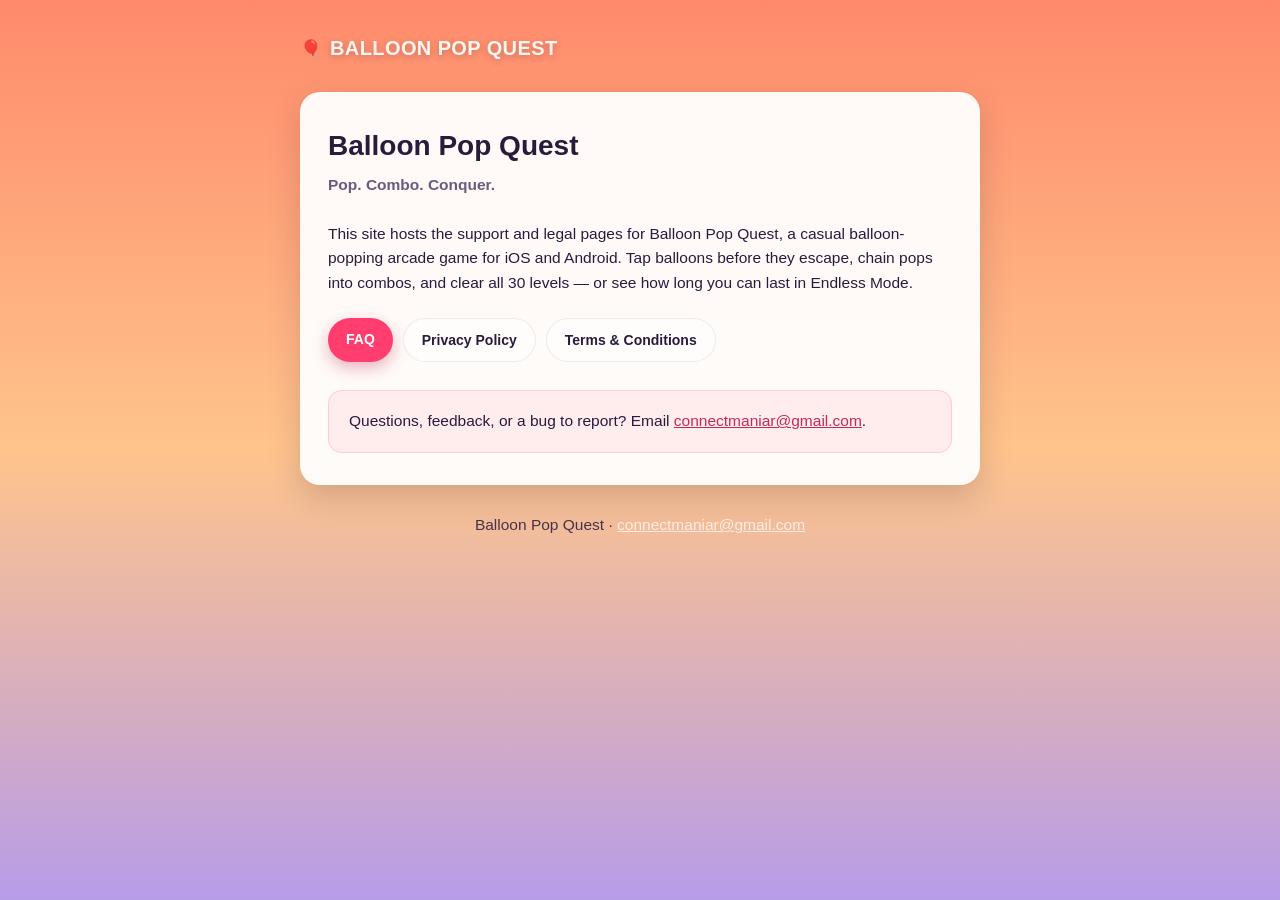
==== index.html @ 2f2984cd "Add privacy policy, terms, and FAQ pages" ====
<!doctype html>
<html lang="en">
<head>
  <meta charset="utf-8" />
  <meta name="viewport" content="width=device-width, initial-scale=1" />
  <title>Balloon Pop Quest</title>
  <meta name="description" content="Support and legal pages for Balloon Pop Quest — Privacy Policy, Terms &amp; Conditions, and FAQ." />
  <link rel="stylesheet" href="styles.css" />
</head>
<body>
  <div class="wrap">
    <header class="site">
      <a class="brand" href="./">
        <span class="balloon">🎈</span>
        <h1>BALLOON POP QUEST</h1>
      </a>
    </header>

    <main class="card">
      <h1>Balloon Pop Quest</h1>
      <p class="tagline">Pop. Combo. Conquer.</p>

      <p>
        This site hosts the support and legal pages for Balloon Pop Quest, a
        casual balloon-popping arcade game for iOS and Android. Tap balloons
        before they escape, chain pops into combos, and clear all 30 levels —
        or see how long you can last in Endless Mode.
      </p>

      <div class="pill-links">
        <a class="pill" href="faq.html">FAQ</a>
        <a class="pill secondary" href="privacy-policy.html">Privacy Policy</a>
        <a class="pill secondary" href="terms.html">Terms &amp; Conditions</a>
      </div>

      <div class="contact-box">
        <p>
          Questions, feedback, or a bug to report? Email
          <a href="mailto:connectmaniar@gmail.com">connectmaniar@gmail.com</a>.
        </p>
      </div>
    </main>

    <footer class="site">
      <p>Balloon Pop Quest · <a href="mailto:connectmaniar@gmail.com">connectmaniar@gmail.com</a></p>
    </footer>
  </div>
</body>
</html>
---- styles.css ----
/* Balloon Pop Quest — shared site styles.
   Palette matches the app's sunset/candy theme (src/theme/palette.ts). */

:root {
  --sky-top: #ff8a6b;
  --sky-mid: #ffc48c;
  --sky-bottom: #b79ce8;
  --accent: #ff3d6e;
  --accent-deep: #c42b53;
  --ink: #2a1b3d;
  --ink-muted: #6b5b7e;
  --surface: rgba(255, 255, 255, 0.94);
  --surface-border: rgba(42, 27, 61, 0.08);
}

* {
  box-sizing: border-box;
}

body {
  margin: 0;
  min-height: 100vh;
  font-family: -apple-system, BlinkMacSystemFont, "Segoe UI", Roboto, Helvetica, Arial, sans-serif;
  color: var(--ink);
  background: linear-gradient(180deg, var(--sky-top) 0%, var(--sky-mid) 50%, var(--sky-bottom) 100%);
  background-attachment: fixed;
  line-height: 1.6;
}

.wrap {
  max-width: 720px;
  margin: 0 auto;
  padding: 32px 20px 64px;
}

header.site {
  display: flex;
  align-items: center;
  justify-content: space-between;
  gap: 12px;
  margin-bottom: 28px;
}

.brand {
  display: flex;
  align-items: baseline;
  gap: 8px;
  text-decoration: none;
  color: #fff6f0;
}

.brand .balloon {
  font-size: 1.1em;
}

.brand h1 {
  font-size: 20px;
  font-weight: 800;
  letter-spacing: 0.4px;
  margin: 0;
  color: #fff6f0;
  text-shadow: 0 2px 6px rgba(42, 27, 61, 0.25);
}

nav.crumbs a {
  color: #fff6f0;
  font-weight: 700;
  font-size: 13px;
  letter-spacing: 0.4px;
  text-decoration: none;
  opacity: 0.9;
}

nav.crumbs a:hover {
  text-decoration: underline;
}

main.card {
  background: var(--surface);
  border-radius: 20px;
  padding: 32px 28px;
  box-shadow: 0 12px 32px rgba(42, 27, 61, 0.18);
}

main.card h1 {
  font-size: 28px;
  font-weight: 900;
  margin: 0 0 4px;
  color: var(--ink);
}

.tagline {
  color: var(--ink-muted);
  font-weight: 600;
  margin: 0 0 24px;
}

.meta {
  font-size: 13px;
  color: var(--ink-muted);
  margin-bottom: 24px;
}

h2 {
  font-size: 18px;
  font-weight: 800;
  margin: 28px 0 10px;
  color: var(--ink);
}

h2:first-of-type {
  margin-top: 8px;
}

p, li {
  font-size: 15.5px;
  color: var(--ink);
}

ul {
  padding-left: 22px;
}

a {
  color: var(--accent-deep);
}

a:hover {
  color: var(--accent);
}

.pill-links {
  display: flex;
  flex-wrap: wrap;
  gap: 10px;
  margin: 22px 0 4px;
}

.pill {
  display: inline-block;
  padding: 10px 18px;
  border-radius: 999px;
  background: var(--accent);
  color: #fff;
  font-weight: 800;
  font-size: 14px;
  text-decoration: none;
  box-shadow: 0 6px 16px rgba(196, 43, 83, 0.35);
}

.pill:hover {
  background: var(--accent-deep);
  color: #fff;
}

.pill.secondary {
  background: rgba(255, 255, 255, 0.5);
  color: var(--ink);
  box-shadow: none;
  border: 1px solid var(--surface-border);
}

.pill.secondary:hover {
  background: rgba(255, 255, 255, 0.75);
  color: var(--ink);
}

details {
  border-bottom: 1px solid var(--surface-border);
  padding: 14px 0;
}

details:last-of-type {
  border-bottom: none;
}

summary {
  font-weight: 700;
  cursor: pointer;
  list-style: none;
  display: flex;
  justify-content: space-between;
  align-items: center;
  gap: 12px;
}

summary::-webkit-details-marker {
  display: none;
}

summary::after {
  content: "+";
  font-size: 20px;
  font-weight: 800;
  color: var(--accent-deep);
  transition: transform 0.15s ease;
  flex-shrink: 0;
}

details[open] summary::after {
  transform: rotate(45deg);
}

details p {
  margin: 10px 0 4px;
  color: var(--ink-muted);
}

.contact-box {
  margin-top: 28px;
  padding: 18px 20px;
  border-radius: 14px;
  background: rgba(255, 61, 110, 0.08);
  border: 1px solid rgba(255, 61, 110, 0.18);
}

.contact-box p {
  margin: 0;
}

footer.site {
  text-align: center;
  margin-top: 28px;
  color: #fff6f0;
  opacity: 0.85;
  font-size: 13px;
}

footer.site a {
  color: #fff6f0;
  text-decoration: underline;
}
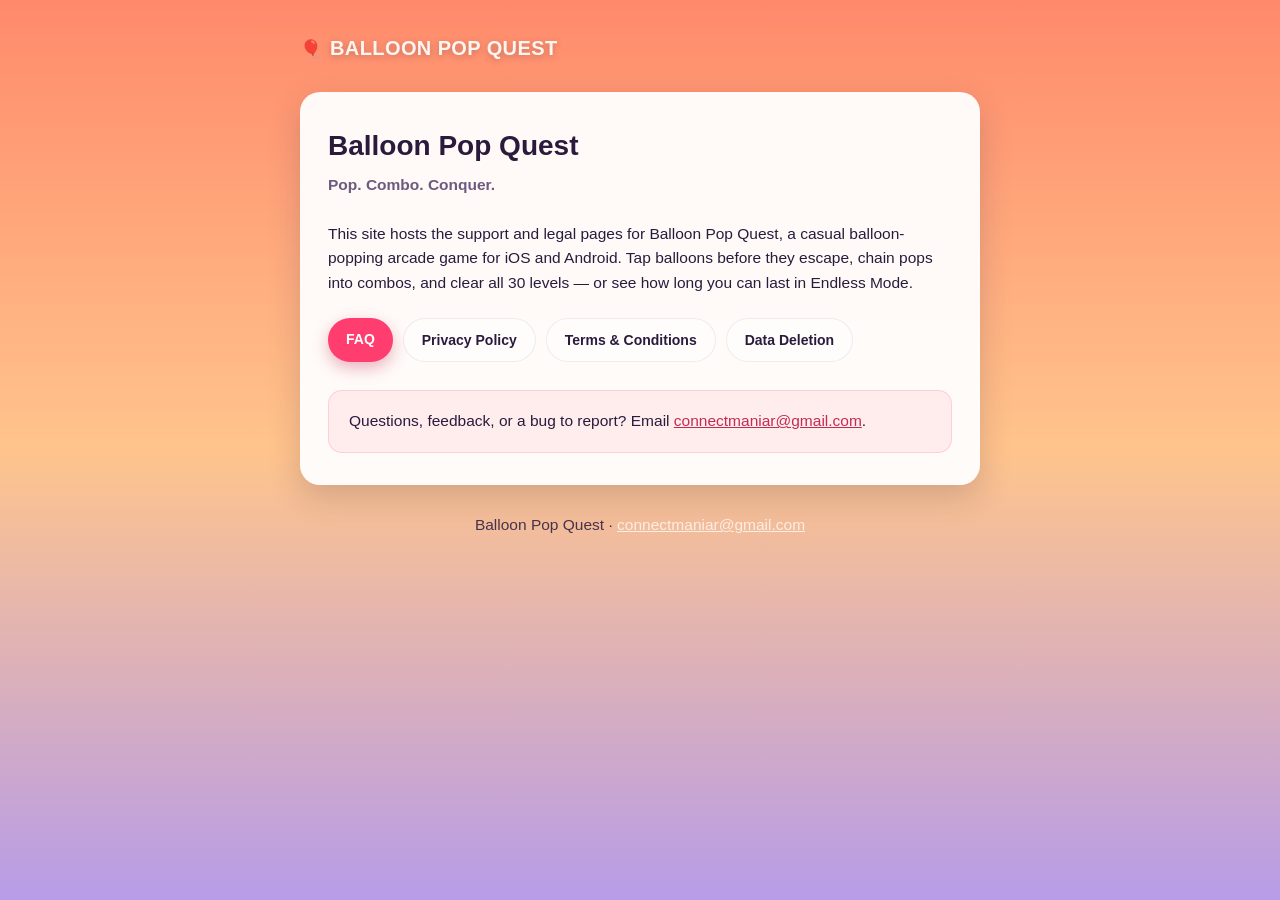
==== commit d34c7972: "Add data deletion page" ====
--- a/index.html
+++ b/index.html
@@ -31,6 +31,7 @@
         <a class="pill" href="faq.html">FAQ</a>
         <a class="pill secondary" href="privacy-policy.html">Privacy Policy</a>
         <a class="pill secondary" href="terms.html">Terms &amp; Conditions</a>
+        <a class="pill secondary" href="data-deletion.html">Data Deletion</a>
       </div>
 
       <div class="contact-box">
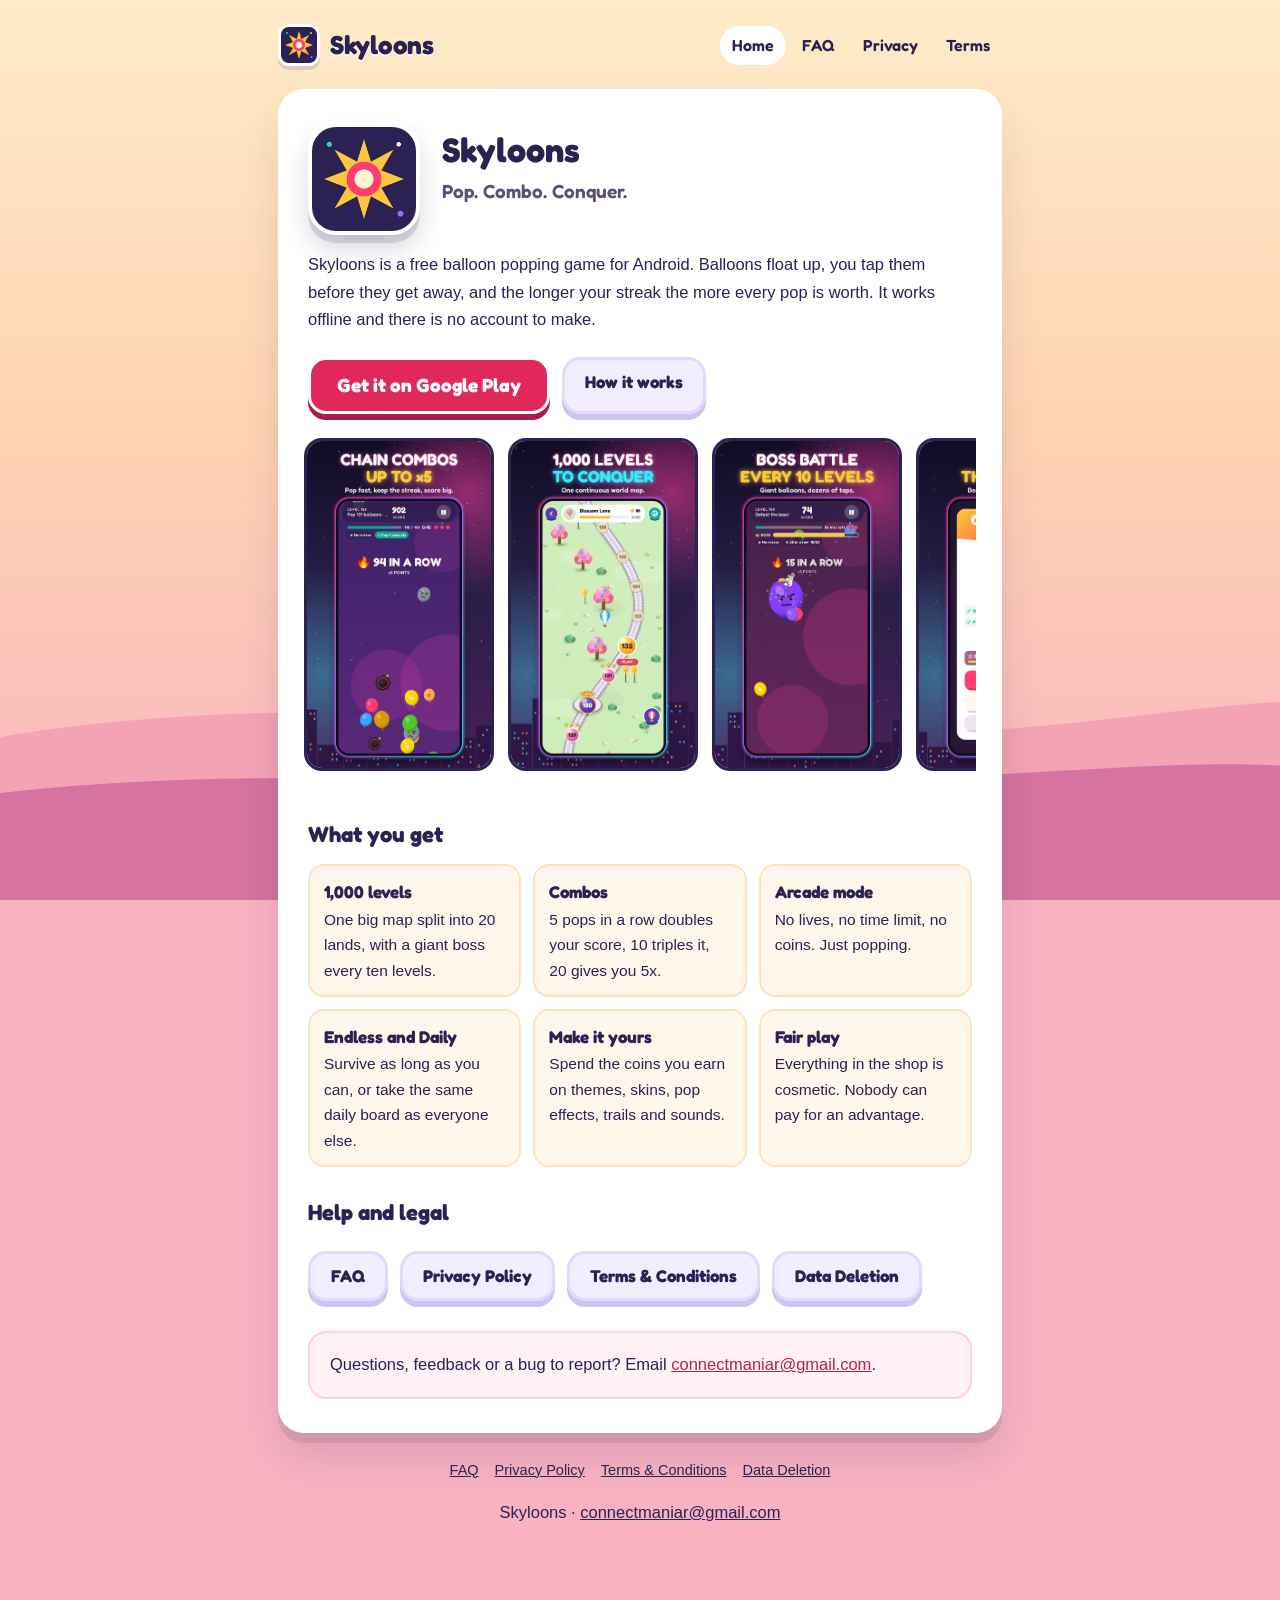
==== commit 7e5b3c6e: "Refresh the site for Skyloons: Paper sky look, updated facts - Rebrand to Skyloons (also known as Ba" ====
--- a/index.html
+++ b/index.html
@@ -3,47 +3,118 @@
 <head>
   <meta charset="utf-8" />
   <meta name="viewport" content="width=device-width, initial-scale=1" />
-  <title>Balloon Pop Quest</title>
-  <meta name="description" content="Support and legal pages for Balloon Pop Quest — Privacy Policy, Terms &amp; Conditions, and FAQ." />
+  <title>Skyloons: Balloon Pop Game for Android (Free, Works Offline)</title>
+  <meta name="description" content="Skyloons is a free balloon popping game for Android. Chain combos, dodge bombs and beat a boss every ten levels across 1,000 levels. No account, works offline." />
+  <meta name="theme-color" content="#ffd3b2" />
+  <link rel="canonical" href="https://toobamamaniar.github.io/ballon-pop-quest/" />
+  <link rel="icon" type="image/png" href="img/favicon.png" />
+  <link rel="apple-touch-icon" href="img/icon-192.png" />
+  <meta property="og:type" content="website" />
+  <meta property="og:site_name" content="Skyloons" />
+  <meta property="og:title" content="Skyloons: Balloon Pop Game for Android (Free, Works Offline)" />
+  <meta property="og:description" content="Skyloons is a free balloon popping game for Android. Chain combos, dodge bombs and beat a boss every ten levels across 1,000 levels. No account, works offline." />
+  <meta property="og:url" content="https://toobamamaniar.github.io/ballon-pop-quest/" />
+  <meta property="og:image" content="https://toobamamaniar.github.io/ballon-pop-quest/og.png" />
+  <meta name="twitter:card" content="summary_large_image" />
   <link rel="stylesheet" href="styles.css" />
+  <script type="application/ld+json">
+{
+  "@context": "https://schema.org",
+  "@type": "MobileApplication",
+  "name": "Skyloons",
+  "alternateName": "Balloon Pop Quest",
+  "operatingSystem": "Android",
+  "applicationCategory": "GameApplication",
+  "description": "A free balloon popping game for Android with 1,000 levels, boss battles, an Arcade mode and daily challenges. Works offline.",
+  "url": "https://toobamamaniar.github.io/ballon-pop-quest/",
+  "image": "https://toobamamaniar.github.io/ballon-pop-quest/og.png",
+  "offers": {
+    "@type": "Offer",
+    "price": "0",
+    "priceCurrency": "USD"
+  },
+  "downloadUrl": "https://play.google.com/store/apps/details?id=com.maniar.balloonpopquest"
+}
+  </script>
 </head>
 <body>
+  <a class="skip" href="#content">Skip to content</a>
   <div class="wrap">
     <header class="site">
       <a class="brand" href="./">
-        <span class="balloon">🎈</span>
-        <h1>BALLOON POP QUEST</h1>
+        <img src="img/icon-192.png" alt="" width="42" height="42" />
+        <span>Skyloons</span>
       </a>
+      <nav class="top" aria-label="Main">
+        <a href="./" aria-current="page">Home</a>
+        <a href="faq.html">FAQ</a>
+        <a href="privacy-policy.html">Privacy</a>
+        <a href="terms.html">Terms</a>
+      </nav>
     </header>
 
-    <main class="card">
-      <h1>Balloon Pop Quest</h1>
-      <p class="tagline">Pop. Combo. Conquer.</p>
+    <main class="card" id="content">
+      <div class="hero">
+        <img class="icon" src="img/icon-192.png" alt="Skyloons app icon" width="112" height="112" />
+        <div class="copy">
+          <h1>Skyloons</h1>
+          <p class="tagline">Pop. Combo. Conquer.</p>
+        </div>
+      </div>
 
       <p>
-        This site hosts the support and legal pages for Balloon Pop Quest, a
-        casual balloon-popping arcade game for iOS and Android. Tap balloons
-        before they escape, chain pops into combos, and clear all 30 levels —
-        or see how long you can last in Endless Mode.
+        Skyloons is a free balloon popping game for Android. Balloons float up,
+        you tap them before they get away, and the longer your streak the more
+        every pop is worth. It works offline and there is no account to make.
       </p>
 
-      <div class="pill-links">
-        <a class="pill" href="faq.html">FAQ</a>
-        <a class="pill secondary" href="privacy-policy.html">Privacy Policy</a>
-        <a class="pill secondary" href="terms.html">Terms &amp; Conditions</a>
-        <a class="pill secondary" href="data-deletion.html">Data Deletion</a>
+      <div class="actions">
+        <a class="btn" href="https://play.google.com/store/apps/details?id=com.maniar.balloonpopquest">Get it on Google Play</a>
+        <a class="btn soft" href="faq.html">How it works</a>
+      </div>
+
+      <div class="shots" role="group" aria-label="Screenshots">
+        <img src="img/01-combos.jpg" alt="Chaining a combo of balloons in Skyloons" width="405" height="720" loading="lazy" />
+        <img src="img/02-levels.jpg" alt="The world map with levels one to one thousand" width="405" height="720" loading="lazy" />
+        <img src="img/04-bosses.jpg" alt="A boss battle against a giant balloon" width="405" height="720" loading="lazy" />
+        <img src="img/07-stars.jpg" alt="A level complete screen with three stars" width="405" height="720" loading="lazy" />
+        <img src="img/08-missions.jpg" alt="The daily missions screen" width="405" height="720" loading="lazy" />
+      </div>
+
+      <h2>What you get</h2>
+      <ul class="points">
+        <li><strong>1,000 levels</strong>One big map split into 20 lands, with a giant boss every ten levels.</li>
+        <li><strong>Combos</strong>5 pops in a row doubles your score, 10 triples it, 20 gives you 5x.</li>
+        <li><strong>Arcade mode</strong>No lives, no time limit, no coins. Just popping.</li>
+        <li><strong>Endless and Daily</strong>Survive as long as you can, or take the same daily board as everyone else.</li>
+        <li><strong>Make it yours</strong>Spend the coins you earn on themes, skins, pop effects, trails and sounds.</li>
+        <li><strong>Fair play</strong>Everything in the shop is cosmetic. Nobody can pay for an advantage.</li>
+      </ul>
+
+      <h2>Help and legal</h2>
+      <div class="actions">
+        <a class="btn soft" href="faq.html">FAQ</a>
+        <a class="btn soft" href="privacy-policy.html">Privacy Policy</a>
+        <a class="btn soft" href="terms.html">Terms &amp; Conditions</a>
+        <a class="btn soft" href="data-deletion.html">Data Deletion</a>
       </div>
 
       <div class="contact-box">
         <p>
-          Questions, feedback, or a bug to report? Email
+          Questions, feedback or a bug to report? Email
           <a href="mailto:connectmaniar@gmail.com">connectmaniar@gmail.com</a>.
         </p>
       </div>
     </main>
 
     <footer class="site">
-      <p>Balloon Pop Quest · <a href="mailto:connectmaniar@gmail.com">connectmaniar@gmail.com</a></p>
+      <div class="links">
+        <a href="faq.html">FAQ</a>
+        <a href="privacy-policy.html">Privacy Policy</a>
+        <a href="terms.html">Terms &amp; Conditions</a>
+        <a href="data-deletion.html">Data Deletion</a>
+      </div>
+      <p>Skyloons · <a href="mailto:connectmaniar@gmail.com">connectmaniar@gmail.com</a></p>
     </footer>
   </div>
 </body>
--- a/styles.css
+++ b/styles.css
@@ -1,172 +1,326 @@
-/* Balloon Pop Quest — shared site styles.
-   Palette matches the app's sunset/candy theme (src/theme/palette.ts). */
+/* Skyloons support site: the "Paper sky" look used in the app's menus.
+   Fonts are hosted here (Fredoka, SIL Open Font License) so these pages make
+   no requests to third parties. */
+
+@font-face {
+  font-family: "Fredoka";
+  font-weight: 600;
+  font-style: normal;
+  font-display: swap;
+  src: url("fonts/Fredoka_600SemiBold.ttf") format("truetype");
+}
+
+@font-face {
+  font-family: "Fredoka";
+  font-weight: 700;
+  font-style: normal;
+  font-display: swap;
+  src: url("fonts/Fredoka_700Bold.ttf") format("truetype");
+}
 
 :root {
-  --sky-top: #ff8a6b;
-  --sky-mid: #ffc48c;
-  --sky-bottom: #b79ce8;
-  --accent: #ff3d6e;
-  --accent-deep: #c42b53;
-  --ink: #2a1b3d;
-  --ink-muted: #6b5b7e;
-  --surface: rgba(255, 255, 255, 0.94);
-  --surface-border: rgba(42, 27, 61, 0.08);
+  --sky-top: #ffebc9;
+  --sky-mid: #ffd3b2;
+  --sky-bottom: #f8b2c2;
+  --ink: #2b2253;
+  --ink-soft: #5e4e72;
+  --pink: #e0285a;
+  --pink-edge: #a81e45;
+  --link: #b3234a;
+  --card: #ffffff;
+  --line: rgba(43, 34, 83, 0.12);
+  --display: "Fredoka", "Trebuchet MS", system-ui, sans-serif;
+  --text: -apple-system, BlinkMacSystemFont, "Segoe UI", Roboto, Helvetica, Arial, sans-serif;
 }
 
 * {
   box-sizing: border-box;
+}
+
+html {
+  background: var(--sky-bottom);
 }
 
 body {
   margin: 0;
   min-height: 100vh;
-  font-family: -apple-system, BlinkMacSystemFont, "Segoe UI", Roboto, Helvetica, Arial, sans-serif;
-  color: var(--ink);
-  background: linear-gradient(180deg, var(--sky-top) 0%, var(--sky-mid) 50%, var(--sky-bottom) 100%);
-  background-attachment: fixed;
-  line-height: 1.6;
+  font-family: var(--text);
+  color: var(--ink);
+  line-height: 1.65;
+  background: linear-gradient(180deg, var(--sky-top) 0%, var(--sky-mid) 48%, var(--sky-bottom) 100%) fixed;
+  position: relative;
+  overflow-x: hidden;
+}
+
+/* Two paper hills along the bottom of the page, like the app's menus. */
+body::after {
+  content: "";
+  position: fixed;
+  left: 0;
+  right: 0;
+  bottom: 0;
+  height: 22vh;
+  min-height: 120px;
+  pointer-events: none;
+  z-index: 0;
+  background-image: url("data:image/svg+xml;utf8,<svg xmlns='http://www.w3.org/2000/svg' viewBox='0 596 390 248' preserveAspectRatio='none'><path d='M0 640 C70 590 150 610 230 632 C300 652 350 604 390 596 L390 844 L0 844 Z' fill='%23f4a3b4'/><path d='M0 710 C90 668 170 712 250 698 C320 686 360 668 390 676 L390 844 L0 844 Z' fill='%23d673a0'/></svg>");
+  background-size: 100% 100%;
+  background-repeat: no-repeat;
 }
 
 .wrap {
-  max-width: 720px;
+  position: relative;
+  z-index: 1;
+  max-width: 760px;
   margin: 0 auto;
-  padding: 32px 20px 64px;
+  padding: 24px 18px 72px;
+}
+
+a {
+  color: var(--link);
+}
+
+a:hover {
+  color: var(--pink);
+}
+
+a:focus-visible,
+summary:focus-visible {
+  outline: 3px solid var(--ink);
+  outline-offset: 3px;
+  border-radius: 6px;
+}
+
+.skip {
+  position: absolute;
+  left: -999px;
+  top: 8px;
+  background: var(--ink);
+  color: #fff;
+  padding: 8px 14px;
+  border-radius: 10px;
+  z-index: 10;
+}
+
+.skip:focus {
+  left: 12px;
 }
 
 header.site {
   display: flex;
   align-items: center;
   justify-content: space-between;
-  gap: 12px;
-  margin-bottom: 28px;
+  flex-wrap: wrap;
+  gap: 12px 18px;
+  margin-bottom: 22px;
 }
 
 .brand {
   display: flex;
-  align-items: baseline;
-  gap: 8px;
+  align-items: center;
+  gap: 10px;
   text-decoration: none;
-  color: #fff6f0;
-}
-
-.brand .balloon {
-  font-size: 1.1em;
-}
-
-.brand h1 {
-  font-size: 20px;
-  font-weight: 800;
-  letter-spacing: 0.4px;
-  margin: 0;
-  color: #fff6f0;
-  text-shadow: 0 2px 6px rgba(42, 27, 61, 0.25);
-}
-
-nav.crumbs a {
-  color: #fff6f0;
-  font-weight: 700;
-  font-size: 13px;
-  letter-spacing: 0.4px;
+  color: var(--ink);
+}
+
+.brand img {
+  width: 42px;
+  height: 42px;
+  border-radius: 11px;
+  border: 3px solid #fff;
+  box-shadow: 0 4px 0 rgba(43, 34, 83, 0.14);
+}
+
+.brand span {
+  font-family: var(--display);
+  font-weight: 700;
+  font-size: 26px;
+  letter-spacing: -0.3px;
+  text-shadow: 0 2px 0 #fff;
+}
+
+nav.top {
+  display: flex;
+  flex-wrap: wrap;
+  gap: 6px 4px;
+}
+
+nav.top a {
+  font-family: var(--display);
+  font-weight: 600;
+  font-size: 16px;
+  color: var(--ink);
   text-decoration: none;
-  opacity: 0.9;
-}
-
-nav.crumbs a:hover {
-  text-decoration: underline;
+  padding: 6px 12px;
+  border-radius: 999px;
+}
+
+nav.top a:hover,
+nav.top a[aria-current="page"] {
+  background: #fff;
+  color: var(--ink);
 }
 
 main.card {
-  background: var(--surface);
-  border-radius: 20px;
-  padding: 32px 28px;
-  box-shadow: 0 12px 32px rgba(42, 27, 61, 0.18);
+  background: var(--card);
+  border-radius: 26px;
+  padding: 34px 30px;
+  box-shadow: 0 10px 0 rgba(43, 34, 83, 0.1), 0 24px 40px rgba(43, 34, 83, 0.12);
 }
 
 main.card h1 {
-  font-size: 28px;
-  font-weight: 900;
-  margin: 0 0 4px;
-  color: var(--ink);
+  font-family: var(--display);
+  font-weight: 700;
+  font-size: 34px;
+  line-height: 1.15;
+  margin: 0 0 6px;
 }
 
 .tagline {
-  color: var(--ink-muted);
+  font-family: var(--display);
   font-weight: 600;
+  font-size: 19px;
+  color: var(--ink-soft);
+  margin: 0 0 22px;
+}
+
+.meta {
+  font-size: 14px;
+  color: var(--ink-soft);
   margin: 0 0 24px;
 }
 
-.meta {
-  font-size: 13px;
-  color: var(--ink-muted);
-  margin-bottom: 24px;
-}
-
 h2 {
-  font-size: 18px;
-  font-weight: 800;
-  margin: 28px 0 10px;
-  color: var(--ink);
-}
-
-h2:first-of-type {
-  margin-top: 8px;
-}
-
-p, li {
-  font-size: 15.5px;
-  color: var(--ink);
+  font-family: var(--display);
+  font-weight: 700;
+  font-size: 22px;
+  line-height: 1.25;
+  margin: 32px 0 10px;
+}
+
+p,
+li {
+  font-size: 16.5px;
 }
 
 ul {
   padding-left: 22px;
 }
 
-a {
-  color: var(--accent-deep);
-}
-
-a:hover {
-  color: var(--accent);
-}
-
-.pill-links {
+li {
+  margin: 4px 0;
+}
+
+.actions {
   display: flex;
   flex-wrap: wrap;
-  gap: 10px;
-  margin: 22px 0 4px;
-}
-
-.pill {
+  gap: 12px;
+  margin: 24px 0 8px;
+}
+
+.btn {
   display: inline-block;
-  padding: 10px 18px;
-  border-radius: 999px;
-  background: var(--accent);
+  font-family: var(--display);
+  font-weight: 700;
+  font-size: 19px;
+  line-height: 1.2;
+  text-decoration: none;
+  padding: 14px 26px;
+  border-radius: 18px;
+  background: var(--pink);
   color: #fff;
-  font-weight: 800;
-  font-size: 14px;
-  text-decoration: none;
-  box-shadow: 0 6px 16px rgba(196, 43, 83, 0.35);
-}
-
-.pill:hover {
-  background: var(--accent-deep);
+  border: 3px solid #fff;
+  box-shadow: 0 6px 0 var(--pink-edge);
+}
+
+.btn:hover {
   color: #fff;
-}
-
-.pill.secondary {
-  background: rgba(255, 255, 255, 0.5);
-  color: var(--ink);
-  box-shadow: none;
-  border: 1px solid var(--surface-border);
-}
-
-.pill.secondary:hover {
-  background: rgba(255, 255, 255, 0.75);
-  color: var(--ink);
+  background: #ec3466;
+}
+
+.btn:active {
+  transform: translateY(3px);
+  box-shadow: 0 3px 0 var(--pink-edge);
+}
+
+.btn.soft {
+  background: #f2edff;
+  color: var(--ink);
+  border-color: #e3d9ff;
+  box-shadow: 0 6px 0 #cfc3f2;
+  font-size: 17px;
+  padding: 12px 20px;
+}
+
+.btn.soft:hover {
+  color: var(--ink);
+  background: #e9e1ff;
+}
+
+.hero {
+  display: flex;
+  align-items: center;
+  gap: 22px;
+  flex-wrap: wrap;
+}
+
+.hero img.icon {
+  width: 112px;
+  height: 112px;
+  border-radius: 28px;
+  border: 4px solid #fff;
+  box-shadow: 0 8px 0 rgba(43, 34, 83, 0.14), 0 14px 26px rgba(43, 34, 83, 0.18);
+}
+
+.hero .copy {
+  flex: 1 1 260px;
+}
+
+.shots {
+  display: flex;
+  gap: 14px;
+  overflow-x: auto;
+  padding: 6px 4px 18px;
+  margin: 18px -4px 0;
+  scroll-snap-type: x proximity;
+}
+
+.shots img {
+  flex: 0 0 auto;
+  width: 190px;
+  height: auto;
+  border-radius: 18px;
+  border: 3px solid var(--ink);
+  scroll-snap-align: start;
+  background: var(--ink);
+}
+
+.points {
+  list-style: none;
+  padding: 0;
+  display: grid;
+  grid-template-columns: repeat(auto-fit, minmax(210px, 1fr));
+  gap: 12px;
+  margin: 16px 0 6px;
+}
+
+.points li {
+  background: #fff7ec;
+  border: 2px solid #ffe2bd;
+  border-radius: 16px;
+  padding: 12px 14px;
+  margin: 0;
+  font-size: 15.5px;
+}
+
+.points strong {
+  font-family: var(--display);
+  display: block;
+  font-size: 17px;
 }
 
 details {
-  border-bottom: 1px solid var(--surface-border);
+  border-bottom: 2px solid var(--line);
   padding: 14px 0;
 }
 
@@ -175,7 +329,9 @@
 }
 
 summary {
-  font-weight: 700;
+  font-family: var(--display);
+  font-weight: 600;
+  font-size: 18px;
   cursor: pointer;
   list-style: none;
   display: flex;
@@ -190,11 +346,11 @@
 
 summary::after {
   content: "+";
-  font-size: 20px;
-  font-weight: 800;
-  color: var(--accent-deep);
+  font-size: 26px;
+  font-weight: 700;
+  color: var(--pink);
+  flex-shrink: 0;
   transition: transform 0.15s ease;
-  flex-shrink: 0;
 }
 
 details[open] summary::after {
@@ -203,15 +359,15 @@
 
 details p {
   margin: 10px 0 4px;
-  color: var(--ink-muted);
+  color: var(--ink-soft);
 }
 
 .contact-box {
-  margin-top: 28px;
+  margin-top: 30px;
   padding: 18px 20px;
-  border-radius: 14px;
-  background: rgba(255, 61, 110, 0.08);
-  border: 1px solid rgba(255, 61, 110, 0.18);
+  border-radius: 18px;
+  background: #fff1f4;
+  border: 2px solid #ffd0db;
 }
 
 .contact-box p {
@@ -219,14 +375,43 @@
 }
 
 footer.site {
+  position: relative;
+  z-index: 1;
   text-align: center;
-  margin-top: 28px;
-  color: #fff6f0;
-  opacity: 0.85;
-  font-size: 13px;
+  margin-top: 26px;
+  font-size: 14.5px;
+  color: var(--ink);
 }
 
 footer.site a {
-  color: #fff6f0;
-  text-decoration: underline;
-}
+  color: var(--ink);
+}
+
+footer.site .links {
+  display: flex;
+  flex-wrap: wrap;
+  justify-content: center;
+  gap: 4px 16px;
+  margin-bottom: 8px;
+}
+
+@media (max-width: 520px) {
+  main.card {
+    padding: 26px 20px;
+    border-radius: 22px;
+  }
+
+  main.card h1 {
+    font-size: 29px;
+  }
+
+  .brand span {
+    font-size: 23px;
+  }
+}
+
+@media (prefers-reduced-motion: reduce) {
+  * {
+    transition: none !important;
+  }
+}
